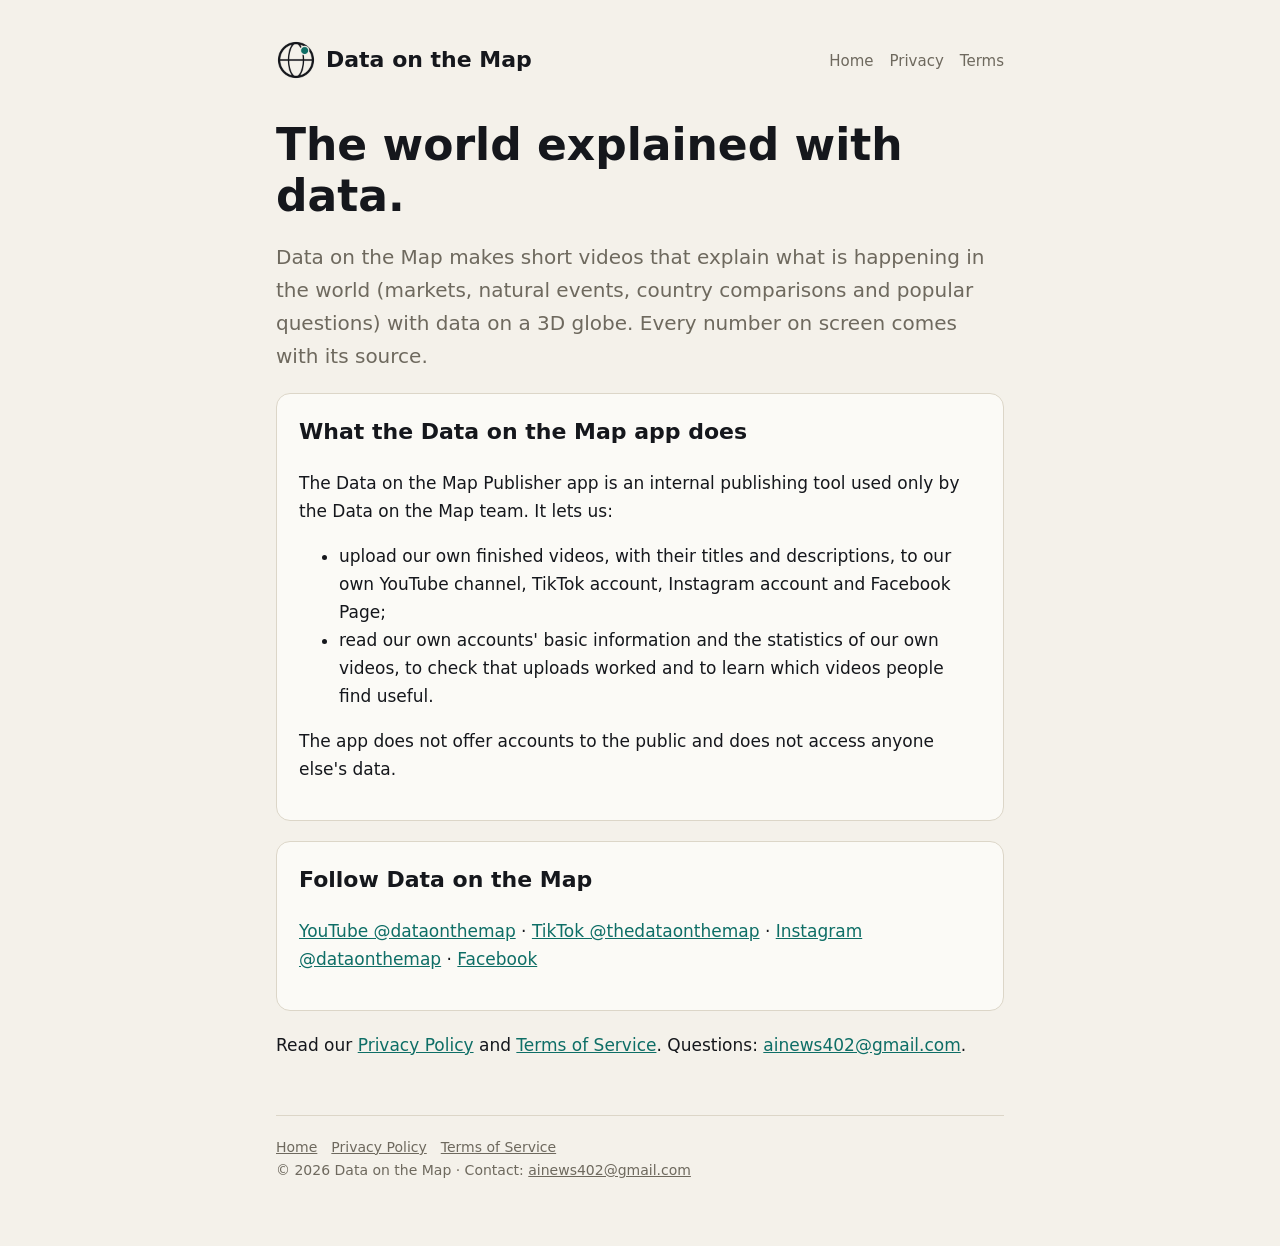
==== index.html @ ce1874c4 "Data on the Map site: home, privacy, terms, TikTok callback, app icon Co-Authored-By: Claude Opus 5." ====
<!doctype html><html lang="en"><head><meta charset="utf-8"><meta name="viewport" content="width=device-width,initial-scale=1">
<title>Data on the Map - the world explained with data</title><meta name="description" content="Short videos that explain the world with data on a 3D globe, every claim with its source.">
<link rel="icon" href="favicon.png"><link rel="stylesheet" href="style.css"></head><body><div class="wrap">
<header><a class="brand" href="./"><img src="assets/logo-120.png" alt="Data on the Map logo" width="40" height="40">Data on the Map</a>
<nav><a href="./">Home</a><a href="privacy/">Privacy</a><a href="terms/">Terms</a></nav></header>

<h1>The world explained with data.</h1>
<p class="lead">Data on the Map makes short videos that explain what is happening in the world (markets, natural events,
country comparisons and popular questions) with data on a 3D globe. Every number on screen comes with its source.</p>
<div class="card"><h2>What the Data on the Map app does</h2>
<p>The Data on the Map Publisher app is an internal publishing tool used only by the Data on the Map team. It lets us:</p>
<ul><li>upload our own finished videos, with their titles and descriptions, to our own YouTube channel, TikTok account,
Instagram account and Facebook Page;</li>
<li>read our own accounts' basic information and the statistics of our own videos, to check that uploads worked and to
learn which videos people find useful.</li></ul>
<p>The app does not offer accounts to the public and does not access anyone else's data.</p></div>
<div class="card"><h2>Follow Data on the Map</h2><p><a href="https://www.youtube.com/@dataonthemap">YouTube @dataonthemap</a> &middot; <a href="https://www.tiktok.com/@thedataonthemap">TikTok @thedataonthemap</a> &middot; <a href="https://www.instagram.com/dataonthemap/">Instagram @dataonthemap</a> &middot; <a href="https://www.facebook.com/dataonthemap">Facebook</a></p></div>
<p>Read our <a href="privacy/">Privacy Policy</a> and <a href="terms/">Terms of Service</a>. Questions: <a href="mailto:ainews402@gmail.com">ainews402@gmail.com</a>.</p>

<footer><a href="./">Home</a><a href="privacy/">Privacy Policy</a><a href="terms/">Terms of Service</a><br>
&copy; 2026 Data on the Map &middot; Contact: <a href="mailto:ainews402@gmail.com">ainews402@gmail.com</a></footer></div></body></html>
---- style.css ----
/* Data on the Map brand: paper, ink, one teal accent (engine/template.html palette). No web fonts, no trackers. */
:root{--bg:#F4F1EA;--fg:#15171C;--muted:#6E695E;--accent:#0E6E66;--card:#FBFAF6;--line:#DCD6C8}
@media (prefers-color-scheme:dark){:root{--bg:#15171C;--fg:#F1EDE4;--muted:#A8A295;--accent:#4FB3A9;--card:#1D2026;--line:#2C3038}}
*{box-sizing:border-box}
body{margin:0;background:var(--bg);color:var(--fg);font:17px/1.65 system-ui,-apple-system,"Segoe UI",Roboto,sans-serif}
.wrap{max-width:760px;margin:0 auto;padding:40px 16px 64px}
header{display:flex;align-items:center;justify-content:space-between;gap:16px;flex-wrap:wrap;margin-bottom:40px}
.brand{display:flex;align-items:center;gap:10px;font-weight:800;font-size:22px;color:var(--fg);text-decoration:none}
.brand img{width:40px;height:40px;border-radius:10px}
nav a{color:var(--muted);text-decoration:none;margin-left:16px;font-size:15px}nav a:first-child{margin-left:0}
nav a:hover{color:var(--accent)}
h1{font-size:clamp(30px,6vw,44px);line-height:1.15;margin:0 0 12px}h2{margin-top:36px;font-size:22px}
.card h2{margin-top:0}
.lead{font-size:20px;color:var(--muted)}a{color:var(--accent)}code{font-size:.9em;overflow-wrap:anywhere}
.card{background:var(--card);border:1px solid var(--line);border-radius:14px;padding:20px 22px;margin:20px 0}
textarea{width:100%;font-family:ui-monospace,monospace;background:var(--card);color:var(--fg);border:1px solid var(--line);border-radius:8px;padding:8px}
button{font:inherit;padding:6px 14px;border-radius:8px;border:1px solid var(--accent);background:var(--accent);color:#fff;cursor:pointer}
footer{margin-top:56px;padding-top:20px;border-top:1px solid var(--line);color:var(--muted);font-size:14px}
footer a{color:var(--muted);margin-right:14px}
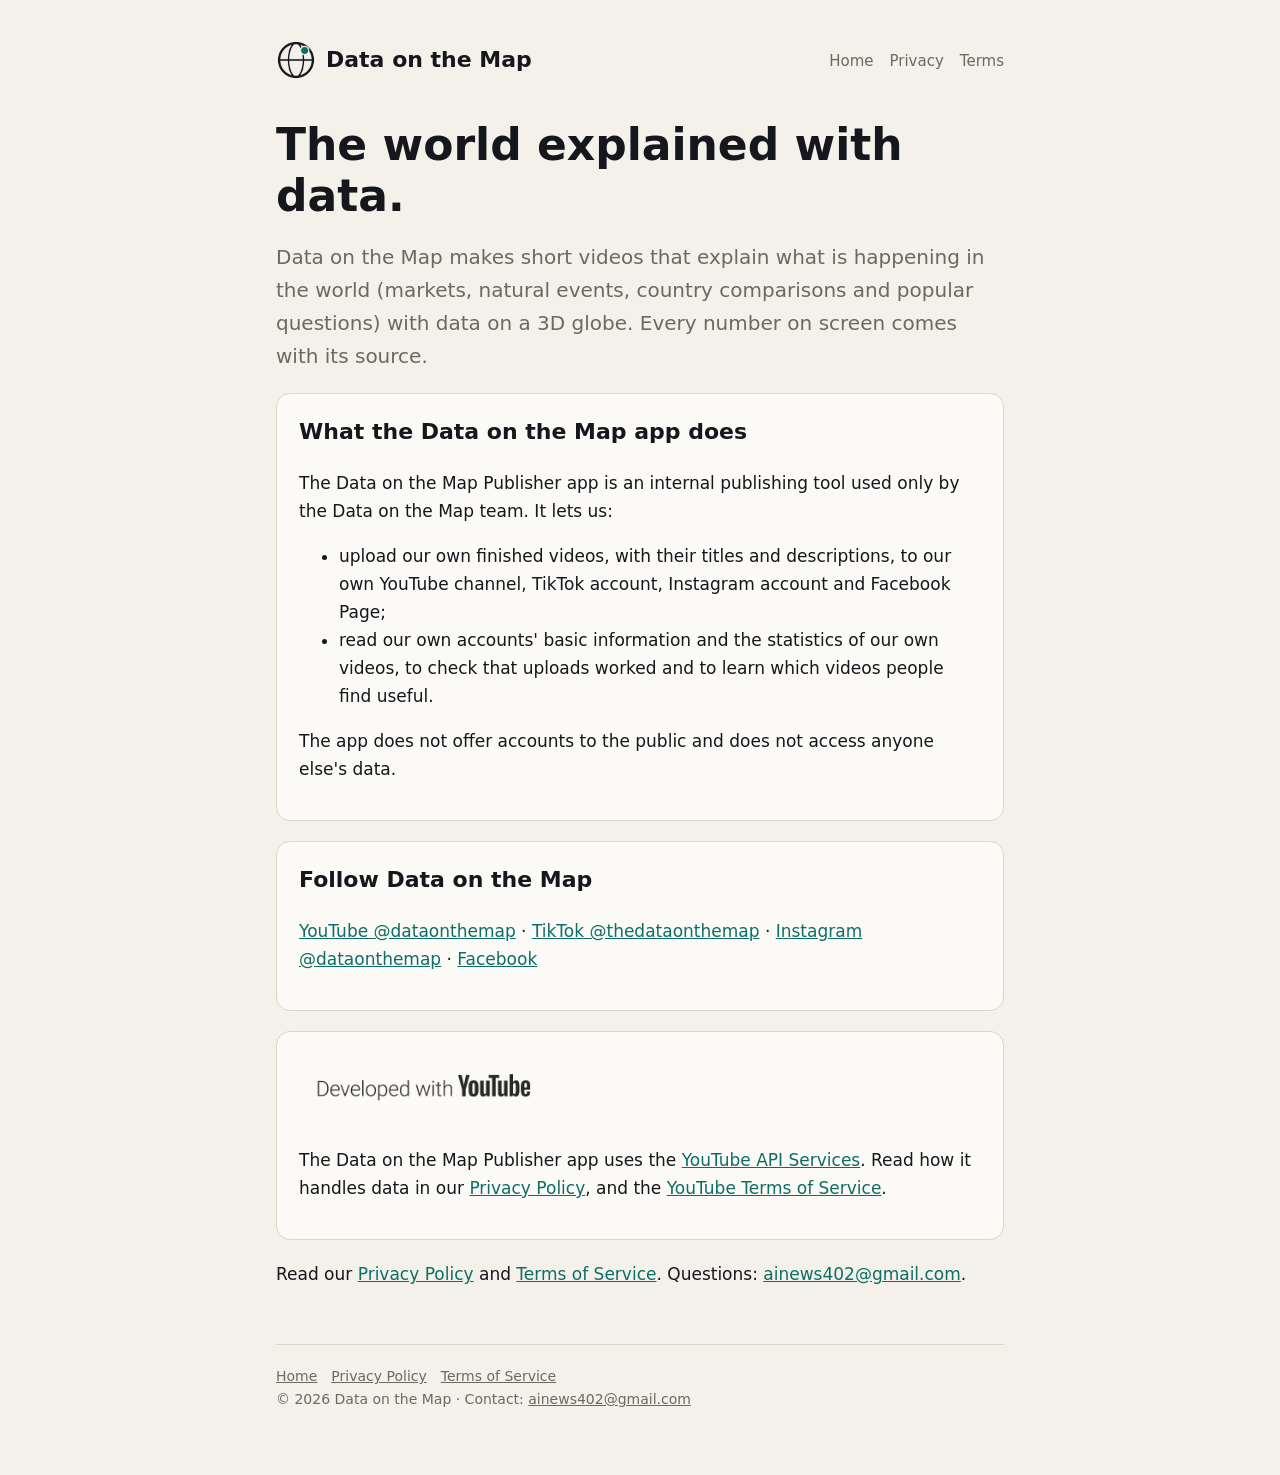
==== commit 0c39b818: "feat(privacy): YouTube API Services section and "Developed with YouTube" on the home page (audit) Go" ====
--- a/index.html
+++ b/index.html
@@ -15,6 +15,11 @@
 learn which videos people find useful.</li></ul>
 <p>The app does not offer accounts to the public and does not access anyone else's data.</p></div>
 <div class="card"><h2>Follow Data on the Map</h2><p><a href="https://www.youtube.com/@dataonthemap">YouTube @dataonthemap</a> &middot; <a href="https://www.tiktok.com/@thedataonthemap">TikTok @thedataonthemap</a> &middot; <a href="https://www.instagram.com/dataonthemap/">Instagram @dataonthemap</a> &middot; <a href="https://www.facebook.com/dataonthemap">Facebook</a></p></div>
+<div class="card yt"><picture><source srcset="assets/developed-with-youtube-light-text.png" media="(prefers-color-scheme: dark)">
+<img src="assets/developed-with-youtube-dark-text.png" alt="Developed with YouTube" width="300" height="107"></picture>
+<p>The Data on the Map Publisher app uses the <a href="https://developers.google.com/youtube/terms/api-services-terms-of-service">YouTube
+API Services</a>. Read how it handles data in our <a href="privacy/#youtube">Privacy Policy</a>, and the
+<a href="https://www.youtube.com/t/terms">YouTube Terms of Service</a>.</p></div>
 <p>Read our <a href="privacy/">Privacy Policy</a> and <a href="terms/">Terms of Service</a>. Questions: <a href="mailto:ainews402@gmail.com">ainews402@gmail.com</a>.</p>
 
 <footer><a href="./">Home</a><a href="privacy/">Privacy Policy</a><a href="terms/">Terms of Service</a><br>
--- a/style.css
+++ b/style.css
@@ -17,3 +17,4 @@
 button{font:inherit;padding:6px 14px;border-radius:8px;border:1px solid var(--accent);background:var(--accent);color:#fff;cursor:pointer}
 footer{margin-top:56px;padding-top:20px;border-top:1px solid var(--line);color:var(--muted);font-size:14px}
 footer a{color:var(--muted);margin-right:14px}
+.yt img{display:block;height:auto;width:300px;max-width:100%;margin:-18px 0 -12px -26px}
